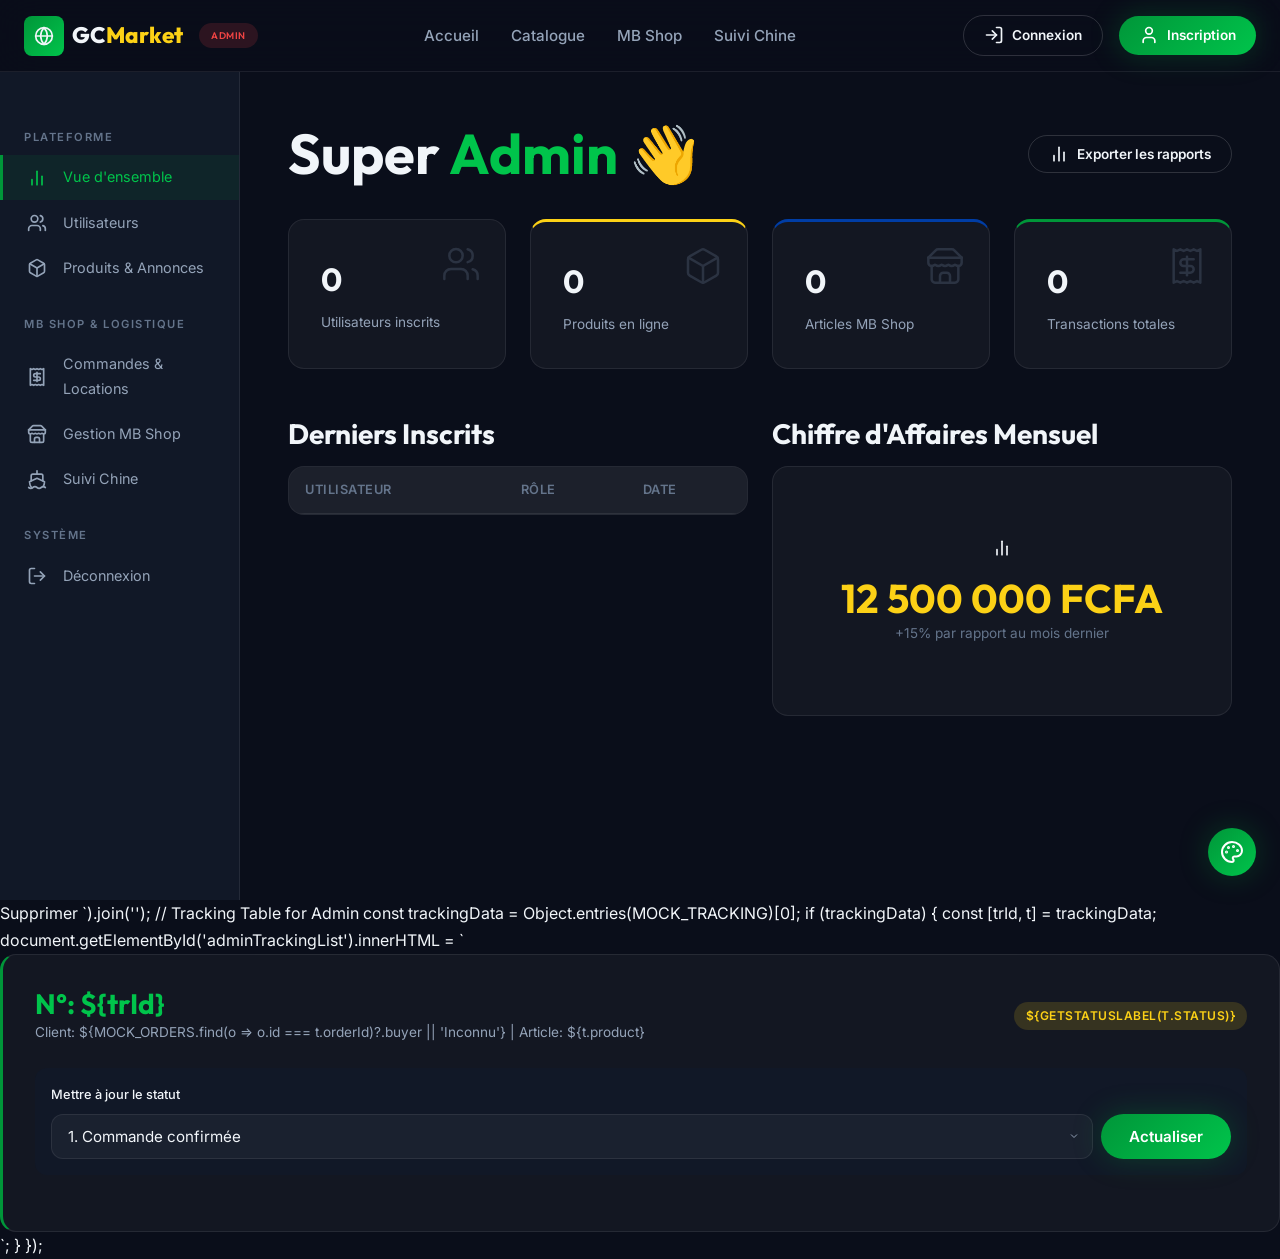
==== dashboard-admin.html @ 1d885610 "Initial commit: Gabon-China Market Backend and Docker config" ====
<!DOCTYPE html>
<html lang="fr">
<head>
  <meta charset="UTF-8">
  <meta name="viewport" content="width=device-width, initial-scale=1.0">
  <title>Tableau de bord Admin | GCMarket</title>
  <link rel="stylesheet" href="css/style.css">
  <script src="js/app.js"></script>
</head>
<body>

  <nav class="navbar">
    <div class="container">
      <a href="index.html" class="nav-logo">
        <div class="logo-icon"><script>document.write(ICONS.globe)</script></div>
        <span>GC<span class="accent">Market</span></span>
        <span class="badge badge-red" style="margin-left:8px; font-size:0.6rem;">ADMIN</span>
      </a>
      <div class="nav-links" id="navLinks">
        <a href="index.html">Accueil</a>
        <a href="catalogue.html">Catalogue</a>
        <a href="mbshop.html">MB Shop</a>
        <a href="tracking.html">Suivi Chine</a>
      </div>
      <div class="nav-actions"></div>
      <button class="nav-toggle" id="navToggle" aria-label="Menu">
        <span></span><span></span><span></span>
      </button>
    </div>
  </nav>

  <div class="dashboard">
    <aside class="sidebar">
      <div class="sidebar-menu">
        <div class="sidebar-section">Plateforme</div>
        <div class="sidebar-item active" onclick="showTab('overview')">
          <span class="icon"><script>document.write(ICONS.chart)</script></span> Vue d'ensemble
        </div>
        <div class="sidebar-item" onclick="showTab('users')">
          <span class="icon"><script>document.write(ICONS.users)</script></span> Utilisateurs
        </div>
        <div class="sidebar-item" onclick="showTab('products')">
          <span class="icon"><script>document.write(ICONS.box)</script></span> Produits & Annonces
        </div>
        
        <div class="sidebar-section">MB Shop & Logistique</div>
        <div class="sidebar-item" onclick="showTab('orders')">
          <span class="icon"><script>document.write(ICONS.receipt)</script></span> Commandes & Locations
        </div>
        <div class="sidebar-item" onclick="showTab('mbshop')">
          <span class="icon"><script>document.write(ICONS.store)</script></span> Gestion MB Shop
        </div>
        <div class="sidebar-item" onclick="showTab('tracking')">
          <span class="icon"><script>document.write(ICONS.ship)</script></span> Suivi Chine
        </div>
        
        <div class="sidebar-section">Système</div>
        <div class="sidebar-item" onclick="AuthManager.logout()">
          <span class="icon"><script>document.write(ICONS.logout)</script></span> Déconnexion
        </div>
      </div>
    </aside>

    <div class="dashboard-main">
      
      <!-- Tab: Overview -->
      <div id="tab-overview" class="tab-content">
        <div class="flex-between mb-xl">
          <h1 style="margin: 0;">Super <span class="text-green">Admin</span> 👋</h1>
          <button class="btn btn-secondary btn-sm" onclick="showToast('Rapports générés', 'success')">
             <script>document.write(ICONS.fileText || ICONS.chart)</script> Exporter les rapports
          </button>
        </div>

        <div class="grid grid-4 mb-2xl">
          <div class="stat-card">
            <div class="stat-value" id="statUsers">0</div>
            <div class="stat-label">Utilisateurs inscrits</div>
            <div class="stat-icon"><script>document.write(ICONS.users)</script></div>
          </div>
          <div class="stat-card yellow">
            <div class="stat-value" id="statProducts">0</div>
            <div class="stat-label">Produits en ligne</div>
            <div class="stat-icon"><script>document.write(ICONS.box)</script></div>
          </div>
          <div class="stat-card blue">
            <div class="stat-value" id="statMbShop">0</div>
            <div class="stat-label">Articles MB Shop</div>
            <div class="stat-icon"><script>document.write(ICONS.store)</script></div>
          </div>
          <div class="stat-card green">
            <div class="stat-value" id="statOrders">0</div>
            <div class="stat-label">Transactions totales</div>
            <div class="stat-icon"><script>document.write(ICONS.receipt)</script></div>
          </div>
        </div>

        <div class="grid grid-2">
          <!-- Recent Users -->
          <div>
            <h3 class="mb-md">Derniers Inscrits</h3>
            <div class="card" style="padding: 0;">
              <table class="table">
                <thead><tr><th>Utilisateur</th><th>Rôle</th><th>Date</th></tr></thead>
                <tbody id="recentUsersTable"></tbody>
              </table>
            </div>
          </div>
          <!-- MB Shop Revenue -->
          <div>
            <h3 class="mb-md">Chiffre d'Affaires Mensuel</h3>
            <div class="card flex-center" style="height: 250px; flex-direction: column;">
               <script>document.write(ICONS.chart)</script>
               <h2 class="text-yellow" style="margin-top: var(--space-md);">12 500 000 FCFA</h2>
               <p class="text-sm text-muted">+15% par rapport au mois dernier</p>
            </div>
          </div>
        </div>
      </div>

      <!-- Tab: Users -->
      <div id="tab-users" class="tab-content hidden">
        <h2 class="mb-xl"><script>document.write(ICONS.users)</script> Gestion des utilisateurs</h2>
        <div class="table-wrapper">
          <table class="table">
            <thead>
              <tr>
                <th>ID</th>
                <th>Nom</th>
                <th>Email</th>
                <th>Rôle</th>
                <th>Type (Vendeur)</th>
                <th>Inscription</th>
                <th>Actions</th>
              </tr>
            </thead>
            <tbody id="allUsersTable"></tbody>
          </table>
        </div>
      </div>

      <!-- Tab: Tracking (China Imports) -->
      <div id="tab-tracking" class="tab-content hidden">
        <div class="flex-between mb-xl">
          <h2 style="margin:0;"><script>document.write(ICONS.ship)</script> Gestion Logistique & Imports</h2>
          <button class="btn btn-primary btn-sm" onclick="showToast('Ouvrir création tracking', 'info')">Nouveau Suivi</button>
        </div>
        <div id="adminTrackingList" class="grid gap-lg"></div>
      </div>

    </div>
  </div>

  <!-- Delete Modal -->
  <div class="modal-overlay" id="deleteModal">
    <div class="modal">
      <div class="modal-header">
        <h3 class="text-error">Confirmer la suppression</h3>
        <button class="modal-close" onclick="closeDeleteModal()"><script>document.write(ICONS.x)</script></button>
      </div>
      <p style="margin-bottom: var(--space-xl);">Êtes-vous sûr de vouloir supprimer <strong id="deleteTargetName"></strong> ? Cette action est irréversible.</p>
      <div style="display: flex; gap: var(--space-md); justify-content: flex-end;">
        <button class="btn btn-secondary" onclick="closeDeleteModal()">Annuler</button>
        <button class="btn btn-danger" onclick="confirmDelete()">Supprimer définitivement</button>
      </div>
    </div>
  </div>

  <script src="js/mock-data.js"></script>
  <script>
    let userToDelete = null;

    function showTab(tabName) {
      document.querySelectorAll('.tab-content').forEach(t => t.classList.add('hidden'));
      document.querySelectorAll('.sidebar-item').forEach(s => s.classList.remove('active'));
      const tab = document.getElementById(`tab-${tabName}`);
      if (tab) tab.classList.remove('hidden');
      if (event && event.currentTarget) event.currentTarget.classList.add('active');
    }

    function confirmDeleteUser(id, name) {
      userToDelete = id;
      document.getElementById('deleteTargetName').textContent = name;
      document.getElementById('deleteModal').classList.add('active');
    }

    function closeDeleteModal() {
      document.getElementById('deleteModal').classList.remove('active');
      userToDelete = null;
    }

    function confirmDelete() {
      if (userToDelete) {
        showToast(`Utilisateur ${userToDelete} supprimé avec succès.`, 'success');
        closeDeleteModal();
        // In real app: refresh UI
      }
    }

    document.addEventListener('DOMContentLoaded', () => {
      if (!AuthManager.isLoggedIn() || !AuthManager.isAdmin()) {
        window.location.href = 'login.html';
        return;
      }

      // Populate Overview Stats
      const users = Object.values(MOCK_USERS);
      document.getElementById('statUsers').textContent = users.length;
      document.getElementById('statProducts').textContent = MOCK_PRODUCTS.length;
      document.getElementById('statMbShop').textContent = MOCK_PRODUCTS.filter(p => p.isMbShop).length;
      document.getElementById('statOrders').textContent = MOCK_ORDERS.length;

      // Users Tables
      document.getElementById('recentUsersTable').innerHTML = users.map(u => `
        <tr>
          <td>${u.username}</td>
          <td><span class="badge ${u.role === 'ADMIN' ? 'badge-red' : u.role === 'VENDEUR' ? 'badge-yellow' : 'badge-blue'}">${u.role}</span></td>
          <td>${u.joinDate}</td>
        </tr>
      `).join('');

      document.getElementById('allUsersTable').innerHTML = users.map(u => `
        <tr>
          <td>#${u.id}</td>
          <td><strong>${u.username}</strong></td>
          <td>${u.email}</td>
          <td><span class="badge ${u.role === 'ADMIN' ? 'badge-red' : u.role === 'VENDEUR' ? 'badge-yellow' : 'badge-blue'}">${u.role}</span></td>
          <td>${u.role === 'VENDEUR' ? `<span class="badge badge-green">${u.sellerType === 'vehicule' ? 'Véhicule' : 'Immo'}</span>` : '-'}</td>
          <td>${u.joinDate}</td>
          <td>
            <button class="btn btn-sm btn-secondary" onclick="confirmDeleteUser(${u.id}, '${u.username}')" style="color:var(--error); border-color:var(--error);"><script>document.write(ICONS.trash)</script> Supprimer</button>
          </td>
        </tr>
      `).join('');

      // Tracking Table for Admin
      const trackingData = Object.entries(MOCK_TRACKING)[0];
      if (trackingData) {
        const [trId, t] = trackingData;
        document.getElementById('adminTrackingList').innerHTML = `
          <div class="card" style="padding: var(--space-xl); border-left: 3px solid var(--green);">
            <div class="flex-between mb-lg">
              <div>
                <h3 class="mb-xs text-green">N°: ${trId}</h3>
                <p class="text-sm">Client: ${MOCK_ORDERS.find(o => o.id === t.orderId)?.buyer || 'Inconnu'} | Article: ${t.product}</p>
              </div>
              <div>
                <span class="badge badge-yellow mr-sm">${getStatusLabel(t.status)}</span>
              </div>
            </div>
            
            <div class="form-group mb-0" style="background: var(--bg-secondary); padding: var(--space-md); border-radius: var(--radius-md);">
              <label class="form-label" style="font-size: 0.8rem;">Mettre à jour le statut</label>
              <div class="flex gap-sm">
                <select class="form-select flex-1">
                  <option value="1">1. Commande confirmée</option>
                  <option value="2">2. Entrepôt Chine (Actuel)</option>
                  <option value="3">3. Expédié / En transit</option>
                  <option value="4">4. Douanes Gabon</option>
                  <option value="5">5. Livré MB Shop</option>
                </select>
                <button class="btn btn-primary" onclick="showToast('Statut mis à jour', 'success')">Actualiser</button>
              </div>
            </div>
          </div>
        `;
      }
    });
  </script>
</body>
</html>
---- css/style.css ----
/* ============================================================
   GABON-CHINA MARKET — Design System v2
   Palette: Gabon Flag Colors (Green, Yellow, Blue) + Dark Mode
   ============================================================ */

@import url('https://fonts.googleapis.com/css2?family=Inter:wght@300;400;500;600;700;800;900&family=Outfit:wght@400;500;600;700;800&display=swap');

/* ── CSS Variables ── */
:root {
  --green:        #009639;
  --green-light:  #00c44b;
  --green-dark:   #006b28;
  --yellow:       #FCD116;
  --yellow-light: #ffe066;
  --yellow-dark:  #c9a400;
  --blue:         #003DA5;
  --blue-light:   #1a5fd1;
  --blue-dark:    #002970;

  --bg-primary:   #0a0e1a;
  --bg-secondary: #111827;
  --bg-card:      rgba(17, 24, 39, 0.7);
  --bg-glass:     rgba(255, 255, 255, 0.04);
  --bg-glass-hover: rgba(255, 255, 255, 0.08);
  --border-glass: rgba(255, 255, 255, 0.08);
  --border-glass-hover: rgba(255, 255, 255, 0.15);

  --text-primary:   #f1f5f9;
  --text-secondary: #94a3b8;
  --text-muted:     #64748b;
  --text-inverse:   #0a0e1a;

  --success: #10b981;
  --warning: #f59e0b;
  --error:   #ef4444;
  --info:    #3b82f6;

  --gradient-green:  linear-gradient(135deg, #009639, #00c44b);
  --gradient-yellow: linear-gradient(135deg, #FCD116, #ffe066);
  --gradient-blue:   linear-gradient(135deg, #003DA5, #1a5fd1);
  --gradient-hero:   linear-gradient(135deg, #0a0e1a 0%, #003DA5 50%, #009639 100%);
  --gradient-card:   linear-gradient(145deg, rgba(0,150,57,0.1), rgba(0,61,165,0.1));

  --shadow-sm:   0 1px 3px rgba(0,0,0,0.3);
  --shadow-md:   0 4px 12px rgba(0,0,0,0.4);
  --shadow-lg:   0 10px 40px rgba(0,0,0,0.5);
  --shadow-glow-green:  0 0 30px rgba(0,150,57,0.3);
  --shadow-glow-yellow: 0 0 30px rgba(252,209,22,0.3);
  --shadow-glow-blue:   0 0 30px rgba(0,61,165,0.3);

  --font-heading: 'Outfit', sans-serif;
  --font-body:    'Inter', sans-serif;

  --space-xs:  0.25rem;
  --space-sm:  0.5rem;
  --space-md:  1rem;
  --space-lg:  1.5rem;
  --space-xl:  2rem;
  --space-2xl: 3rem;
  --space-3xl: 4rem;
  --space-4xl: 6rem;

  --radius-sm:   8px;
  --radius-md:   12px;
  --radius-lg:   16px;
  --radius-xl:   24px;
  --radius-full: 9999px;

  --transition-fast:   0.15s ease;
  --transition-normal: 0.3s ease;
  --transition-slow:   0.5s ease;

  --container-max: 1280px;
  --nav-height: 72px;
}

/* ── Reset & Base ── */
*, *::before, *::after { margin: 0; padding: 0; box-sizing: border-box; }
html { scroll-behavior: smooth; font-size: 16px; }
body {
  font-family: var(--font-body);
  background-color: var(--bg-primary);
  color: var(--text-primary);
  line-height: 1.7;
  min-height: 100vh;
  overflow-x: hidden;
  -webkit-font-smoothing: antialiased;
}
a { color: var(--green-light); text-decoration: none; transition: color var(--transition-fast); }
a:hover { color: var(--yellow); }
img { max-width: 100%; height: auto; display: block; }
ul, ol { list-style: none; }
h1, h2, h3, h4, h5, h6 { font-family: var(--font-heading); font-weight: 700; line-height: 1.2; color: var(--text-primary); }
h1 { font-size: clamp(2rem, 5vw, 3.5rem); }
h2 { font-size: clamp(1.5rem, 3.5vw, 2.5rem); }
h3 { font-size: clamp(1.2rem, 2.5vw, 1.75rem); }
h4 { font-size: 1.25rem; }
p { color: var(--text-secondary); }

/* ── Layout ── */
.container { width: 100%; max-width: var(--container-max); margin: 0 auto; padding: 0 var(--space-lg); }
.section { padding: var(--space-4xl) 0; }
.grid { display: grid; gap: var(--space-lg); }
.grid-2 { grid-template-columns: repeat(2, 1fr); }
.grid-3 { grid-template-columns: repeat(3, 1fr); }
.grid-4 { grid-template-columns: repeat(4, 1fr); }
@media (max-width: 1024px) { .grid-4, .grid-3 { grid-template-columns: repeat(2, 1fr); } }
@media (max-width: 640px) { .grid-4, .grid-3, .grid-2 { grid-template-columns: 1fr; } }
.flex { display: flex; }
.flex-center { display: flex; align-items: center; justify-content: center; }
.flex-between { display: flex; align-items: center; justify-content: space-between; }
.flex-col { flex-direction: column; }
.gap-sm { gap: var(--space-sm); }
.gap-md { gap: var(--space-md); }
.gap-lg { gap: var(--space-lg); }

/* ── Navigation ── */
.navbar {
  position: fixed; top: 0; left: 0; right: 0;
  height: var(--nav-height);
  background: rgba(10, 14, 26, 0.85);
  backdrop-filter: blur(20px); -webkit-backdrop-filter: blur(20px);
  border-bottom: 1px solid var(--border-glass);
  z-index: 1000;
  transition: background var(--transition-normal);
}
.navbar .container { display: flex; align-items: center; justify-content: space-between; height: 100%; }
.nav-logo { display: flex; align-items: center; gap: var(--space-sm); font-family: var(--font-heading); font-weight: 800; font-size: 1.4rem; color: var(--text-primary); }
.nav-logo .logo-icon { width: 40px; height: 40px; background: var(--gradient-green); border-radius: var(--radius-sm); display: flex; align-items: center; justify-content: center; }
.nav-logo span.accent { color: var(--yellow); }
.nav-links { display: flex; align-items: center; gap: var(--space-xl); }
.nav-links a { color: var(--text-secondary); font-weight: 500; font-size: 0.95rem; position: relative; padding: var(--space-xs) 0; transition: color var(--transition-fast); display: inline-flex; align-items: center; gap: 6px; }
.nav-links a:hover, .nav-links a.active { color: var(--text-primary); }
.nav-links a.active::after { content: ''; position: absolute; bottom: -4px; left: 0; right: 0; height: 2px; background: var(--gradient-green); border-radius: 2px; }
.nav-actions { display: flex; align-items: center; gap: var(--space-md); }
.nav-toggle { display: none; flex-direction: column; gap: 5px; cursor: pointer; background: none; border: none; padding: var(--space-sm); }
.nav-toggle span { width: 24px; height: 2px; background: var(--text-primary); border-radius: 2px; transition: var(--transition-fast); }
@media (max-width: 768px) {
  .nav-toggle { display: flex; }
  .nav-links { position: fixed; top: var(--nav-height); left: 0; right: 0; bottom: 0; background: var(--bg-secondary); flex-direction: column; padding: var(--space-2xl); gap: var(--space-lg); transform: translateX(100%); transition: transform var(--transition-normal); }
  .nav-links.open { transform: translateX(0); }
  .nav-links a { font-size: 1.1rem; }
  .nav-actions { display: none; }
  .nav-links.open ~ .nav-actions { display: flex; }
}

/* ── Buttons ── */
.btn { display: inline-flex; align-items: center; justify-content: center; gap: var(--space-sm); padding: 0.75rem 1.75rem; border: none; border-radius: var(--radius-full); font-family: var(--font-body); font-weight: 600; font-size: 0.95rem; cursor: pointer; transition: all var(--transition-normal); text-decoration: none; white-space: nowrap; }
.btn-primary { background: var(--gradient-green); color: white; box-shadow: var(--shadow-glow-green); }
.btn-primary:hover { transform: translateY(-2px); box-shadow: 0 0 40px rgba(0,150,57,0.5); color: white; }
.btn-secondary { background: transparent; color: var(--text-primary); border: 1px solid var(--border-glass-hover); }
.btn-secondary:hover { background: var(--bg-glass-hover); border-color: var(--green); color: var(--green-light); }
.btn-yellow { background: var(--gradient-yellow); color: var(--text-inverse); box-shadow: var(--shadow-glow-yellow); }
.btn-yellow:hover { transform: translateY(-2px); box-shadow: 0 0 40px rgba(252,209,22,0.5); color: var(--text-inverse); }
.btn-danger { background: linear-gradient(135deg, #ef4444, #dc2626); color: white; }
.btn-danger:hover { transform: translateY(-2px); box-shadow: 0 0 30px rgba(239,68,68,0.4); }
.btn-sm { padding: 0.5rem 1.25rem; font-size: 0.85rem; }
.btn-lg { padding: 1rem 2.5rem; font-size: 1.05rem; }
.btn:disabled, .btn.disabled { opacity: 0.4; cursor: not-allowed; transform: none !important; box-shadow: none !important; }

/* ── Cards ── */
.card { background: var(--bg-glass); border: 1px solid var(--border-glass); border-radius: var(--radius-lg); overflow: hidden; transition: all var(--transition-normal); }
.card:hover { border-color: var(--border-glass-hover); background: var(--bg-glass-hover); transform: translateY(-4px); box-shadow: var(--shadow-lg); }
.card-img-wrapper { position: relative; overflow: hidden; }
.card-img-wrapper img { width: 100%; height: 220px; object-fit: cover; transition: transform var(--transition-slow); }
.card:hover .card-img-wrapper img { transform: scale(1.05); }
.card-body { padding: var(--space-lg); }
.card-title { font-family: var(--font-heading); font-weight: 600; font-size: 1.1rem; margin-bottom: var(--space-sm); }
.card-text { color: var(--text-secondary); font-size: 0.9rem; margin-bottom: var(--space-md); display: -webkit-box; -webkit-line-clamp: 2; line-clamp: 2; -webkit-box-orient: vertical; overflow: hidden; }
.card-price { font-family: var(--font-heading); font-size: 1.3rem; font-weight: 700; color: var(--yellow); margin-bottom: var(--space-md); }
.card-price span { font-size: 0.8rem; color: var(--text-muted); font-weight: 400; }
.card-footer { display: flex; align-items: center; justify-content: space-between; gap: var(--space-sm); }
.card.unavailable { opacity: 0.5; pointer-events: none; }

/* ── Badges ── */
.badge { display: inline-flex; align-items: center; gap: 4px; padding: 4px 12px; border-radius: var(--radius-full); font-size: 0.75rem; font-weight: 600; text-transform: uppercase; letter-spacing: 0.5px; }
.badge-green  { background: rgba(0,150,57,0.15); color: var(--green-light); }
.badge-yellow { background: rgba(252,209,22,0.15); color: var(--yellow); }
.badge-blue   { background: rgba(0,61,165,0.15); color: var(--blue-light); }
.badge-red    { background: rgba(239,68,68,0.15); color: var(--error); }
.badge-mbshop { background: linear-gradient(135deg, rgba(0,150,57,0.2), rgba(252,209,22,0.2)); color: var(--yellow); border: 1px solid rgba(252,209,22,0.3); }

/* ── Hero ── */
.hero { min-height: 100vh; display: flex; align-items: center; position: relative; overflow: hidden; padding-top: var(--nav-height); }
.hero::before { content: ''; position: absolute; inset: 0; background: var(--gradient-hero); opacity: 0.9; }
.hero::after { content: ''; position: absolute; top: -50%; right: -20%; width: 700px; height: 700px; background: radial-gradient(circle, rgba(0,150,57,0.15) 0%, transparent 70%); border-radius: 50%; animation: pulse-glow 6s ease-in-out infinite; }
@keyframes pulse-glow { 0%, 100% { transform: scale(1); opacity: 0.5; } 50% { transform: scale(1.15); opacity: 0.8; } }
.hero-content { position: relative; z-index: 2; max-width: 700px; }
.hero-content h1 { margin-bottom: var(--space-lg); line-height: 1.15; }
.hero-content h1 .highlight { background: var(--gradient-yellow); -webkit-background-clip: text; -webkit-text-fill-color: transparent; background-clip: text; }
.hero-content p { font-size: 1.15rem; margin-bottom: var(--space-2xl); max-width: 550px; }
.hero-actions { display: flex; gap: var(--space-md); flex-wrap: wrap; }
.hero-search { margin-top: var(--space-2xl); background: var(--bg-glass); backdrop-filter: blur(20px); border: 1px solid var(--border-glass); border-radius: var(--radius-xl); padding: var(--space-sm); display: flex; gap: var(--space-sm); max-width: 600px; }
.hero-search input { flex: 1; padding: 0.75rem 1.25rem; background: transparent; border: none; color: var(--text-primary); font-family: var(--font-body); font-size: 0.95rem; outline: none; }
.hero-search input::placeholder { color: var(--text-muted); }
.hero-search .btn { border-radius: var(--radius-lg); }

/* ── Section Headers ── */
.section-header { text-align: center; margin-bottom: var(--space-3xl); }
.section-header .tag { display: inline-block; color: var(--green-light); font-weight: 600; font-size: 0.85rem; text-transform: uppercase; letter-spacing: 2px; margin-bottom: var(--space-md); }
.section-header h2 { margin-bottom: var(--space-md); }
.section-header p { max-width: 600px; margin: 0 auto; font-size: 1.05rem; }

/* ── Category Cards ── */
.category-card { background: var(--bg-glass); border: 1px solid var(--border-glass); border-radius: var(--radius-lg); padding: var(--space-2xl); text-align: center; cursor: pointer; transition: all var(--transition-normal); position: relative; overflow: hidden; }
.category-card::before { content: ''; position: absolute; inset: 0; background: var(--gradient-card); opacity: 0; transition: opacity var(--transition-normal); }
.category-card:hover::before { opacity: 1; }
.category-card:hover { border-color: var(--green); transform: translateY(-6px); box-shadow: var(--shadow-glow-green); }
.category-icon { font-size: 2.5rem; margin-bottom: var(--space-md); position: relative; z-index: 1; display: flex; align-items: center; justify-content: center; color: var(--green-light); }
.category-card h3 { font-size: 1.1rem; margin-bottom: var(--space-sm); position: relative; z-index: 1; }
.category-card p { font-size: 0.85rem; position: relative; z-index: 1; }

/* ── Tracking Stepper ── */
.stepper { display: flex; align-items: flex-start; justify-content: space-between; position: relative; padding: var(--space-2xl) 0; }
.stepper::before { content: ''; position: absolute; top: 42px; left: 10%; right: 10%; height: 3px; background: var(--border-glass); }
.stepper-progress { position: absolute; top: 42px; left: 10%; height: 3px; background: var(--gradient-green); transition: width var(--transition-slow); border-radius: 3px; }
.step { display: flex; flex-direction: column; align-items: center; position: relative; z-index: 2; flex: 1; }
.step-circle { width: 48px; height: 48px; border-radius: 50%; background: var(--bg-secondary); border: 3px solid var(--border-glass); display: flex; align-items: center; justify-content: center; margin-bottom: var(--space-md); transition: all var(--transition-normal); color: var(--text-muted); }
.step.active .step-circle { border-color: var(--green); background: var(--green); box-shadow: var(--shadow-glow-green); color: white; }
.step.completed .step-circle { border-color: var(--green); background: var(--green); color: white; }
.step-label { font-size: 0.85rem; font-weight: 500; color: var(--text-secondary); text-align: center; max-width: 100px; }
.step.active .step-label, .step.completed .step-label { color: var(--text-primary); }
@media (max-width: 640px) {
  .stepper { flex-direction: column; align-items: flex-start; gap: var(--space-lg); }
  .stepper::before { top: 0; bottom: 0; left: 24px; right: auto; width: 3px; height: auto; }
  .stepper-progress { top: 0; left: 24px; width: 3px !important; }
  .step { flex-direction: row; gap: var(--space-md); }
  .step-circle { margin-bottom: 0; }
}

/* ── Forms ── */
.form-group { margin-bottom: var(--space-lg); }
.form-label { display: block; font-weight: 500; font-size: 0.9rem; margin-bottom: var(--space-sm); color: var(--text-primary); }
.form-input, .form-select, .form-textarea { width: 100%; padding: 0.75rem 1rem; background: var(--bg-glass); border: 1px solid var(--border-glass); border-radius: var(--radius-md); color: var(--text-primary); font-family: var(--font-body); font-size: 0.95rem; transition: all var(--transition-fast); outline: none; }
.form-input:focus, .form-select:focus, .form-textarea:focus { border-color: var(--green); box-shadow: 0 0 0 3px rgba(0,150,57,0.15); }
.form-input::placeholder { color: var(--text-muted); }
.form-select { cursor: pointer; appearance: none; background-image: url("data:image/svg+xml,%3Csvg xmlns='http://www.w3.org/2000/svg' width='12' height='12' viewBox='0 0 24 24' fill='none' stroke='%2394a3b8' stroke-width='2'%3E%3Cpolyline points='6 9 12 15 18 9'%3E%3C/polyline%3E%3C/svg%3E"); background-repeat: no-repeat; background-position: right 12px center; }
.form-select option { background: var(--bg-secondary); color: var(--text-primary); }
.form-textarea { min-height: 120px; resize: vertical; }

/* ── Tables ── */
.table-wrapper { overflow-x: auto; border-radius: var(--radius-lg); border: 1px solid var(--border-glass); }
.table { width: 100%; border-collapse: collapse; }
.table thead { background: var(--bg-glass); }
.table th { padding: 0.75rem 1rem; text-align: left; font-size: 0.8rem; text-transform: uppercase; letter-spacing: 0.5px; color: var(--text-muted); font-weight: 600; border-bottom: 1px solid var(--border-glass); }
.table td { padding: 0.75rem 1rem; border-bottom: 1px solid var(--border-glass); font-size: 0.9rem; vertical-align: middle; }
.table tbody tr:hover { background: var(--bg-glass); }

/* ── Dashboard ── */
.dashboard { display: flex; min-height: calc(100vh - var(--nav-height)); padding-top: var(--nav-height); }
.sidebar { width: 240px; background: var(--bg-secondary); border-right: 1px solid var(--border-glass); padding: var(--space-xl) 0; position: sticky; top: var(--nav-height); height: calc(100vh - var(--nav-height)); overflow-y: auto; flex-shrink: 0; }
.sidebar-section { padding: var(--space-sm) var(--space-lg); font-size: 0.7rem; text-transform: uppercase; letter-spacing: 1.5px; color: var(--text-muted); font-weight: 600; margin-top: var(--space-md); }
.sidebar-item { display: flex; align-items: center; gap: var(--space-md); padding: 0.65rem var(--space-lg); color: var(--text-secondary); cursor: pointer; transition: all var(--transition-fast); font-size: 0.9rem; border-left: 3px solid transparent; }
.sidebar-item:hover { background: var(--bg-glass); color: var(--text-primary); }
.sidebar-item.active { background: rgba(0,150,57,0.1); color: var(--green-light); border-left-color: var(--green); }
.sidebar-item .icon { display: flex; align-items: center; }
.dashboard-main { flex: 1; padding: var(--space-2xl); overflow-y: auto; }
@media (max-width: 768px) {
  .sidebar { width: 60px; }
  .sidebar-section, .sidebar-item span:not(.icon) { display: none; }
  .sidebar-item { justify-content: center; padding: 0.65rem; }
  .dashboard-main { padding: var(--space-lg); }
}

/* ── Stat Cards ── */
.stat-card { background: var(--bg-glass); border: 1px solid var(--border-glass); border-radius: var(--radius-lg); padding: var(--space-xl); position: relative; overflow: hidden; }
.stat-card.green { border-top: 3px solid var(--green); }
.stat-card.yellow { border-top: 3px solid var(--yellow); }
.stat-card.blue { border-top: 3px solid var(--blue); }
.stat-value { font-family: var(--font-heading); font-size: 2rem; font-weight: 700; color: var(--text-primary); }
.stat-label { font-size: 0.85rem; color: var(--text-secondary); margin-top: var(--space-xs); }
.stat-icon { position: absolute; top: var(--space-lg); right: var(--space-lg); color: var(--text-muted); opacity: 0.3; }

/* ── Auth Pages ── */
.auth-page { min-height: 100vh; display: flex; align-items: center; justify-content: center; padding: var(--space-2xl); padding-top: calc(var(--nav-height) + var(--space-2xl)); background: var(--bg-primary); }
.auth-card { background: var(--bg-glass); backdrop-filter: blur(20px); border: 1px solid var(--border-glass); border-radius: var(--radius-xl); padding: var(--space-2xl); width: 100%; max-width: 480px; }
.auth-card h2 { text-align: center; margin-bottom: var(--space-xs); }
.auth-card .subtitle { text-align: center; margin-bottom: var(--space-2xl); }
.auth-divider { display: flex; align-items: center; gap: var(--space-md); margin: var(--space-xl) 0; color: var(--text-muted); font-size: 0.85rem; }
.auth-divider::before, .auth-divider::after { content: ''; flex: 1; height: 1px; background: var(--border-glass); }

/* ── Modals ── */
.modal-overlay { position: fixed; inset: 0; background: rgba(0,0,0,0.6); backdrop-filter: blur(4px); display: none; align-items: center; justify-content: center; z-index: 2000; }
.modal-overlay.active { display: flex; }
.modal { background: var(--bg-secondary); border: 1px solid var(--border-glass); border-radius: var(--radius-xl); padding: var(--space-2xl); max-width: 480px; width: 100%; margin: var(--space-lg); animation: modal-in 0.3s ease; }
@keyframes modal-in { from { opacity: 0; transform: scale(0.95); } to { opacity: 1; transform: scale(1); } }
.modal-header { display: flex; align-items: center; justify-content: space-between; margin-bottom: var(--space-xl); }
.modal-close { background: none; border: none; color: var(--text-muted); font-size: 1.5rem; cursor: pointer; }

/* ── Toasts ── */
.toast { position: fixed; top: calc(var(--nav-height) + 16px); right: 16px; background: var(--bg-secondary); border: 1px solid var(--border-glass); border-radius: var(--radius-lg); padding: var(--space-md) var(--space-lg); display: flex; align-items: center; gap: var(--space-md); z-index: 3000; box-shadow: var(--shadow-lg); animation: toast-in 0.3s ease; min-width: 280px; }
.toast.success { border-left: 4px solid var(--success); }
.toast.error   { border-left: 4px solid var(--error); }
.toast.warning { border-left: 4px solid var(--warning); }
.toast.info    { border-left: 4px solid var(--info); }
@keyframes toast-in { from { opacity: 0; transform: translateX(100%); } to { opacity: 1; transform: translateX(0); } }

/* ── Footer ── */
.footer { background: var(--bg-secondary); border-top: 1px solid var(--border-glass); padding: var(--space-4xl) 0 var(--space-xl); }
.footer-grid { display: grid; grid-template-columns: 2fr 1fr 1fr 1fr; gap: var(--space-2xl); margin-bottom: var(--space-3xl); }
.footer h4 { color: var(--text-primary); margin-bottom: var(--space-lg); font-size: 1rem; }
.footer p, .footer a { color: var(--text-secondary); font-size: 0.9rem; }
.footer ul li { margin-bottom: var(--space-sm); }
.footer ul a { color: var(--text-secondary); }
.footer ul a:hover { color: var(--green-light); }
.footer-bottom { text-align: center; padding-top: var(--space-xl); border-top: 1px solid var(--border-glass); }
.footer-bottom p { font-size: 0.85rem; color: var(--text-muted); }
.footer-social { display: flex; gap: var(--space-md); margin-top: var(--space-md); }
.footer-social a { width: 36px; height: 36px; border-radius: var(--radius-sm); background: var(--bg-glass); border: 1px solid var(--border-glass); display: flex; align-items: center; justify-content: center; color: var(--text-secondary); transition: all var(--transition-fast); }
.footer-social a:hover { background: var(--green); color: white; border-color: var(--green); }
@media (max-width: 768px) { .footer-grid { grid-template-columns: 1fr; gap: var(--space-xl); } }

/* ── Filter Chips ── */
.filter-chips { display: flex; flex-wrap: wrap; gap: var(--space-sm); margin-bottom: var(--space-xl); }
.chip { display: inline-flex; align-items: center; gap: 6px; padding: 0.5rem 1.25rem; border-radius: var(--radius-full); background: var(--bg-glass); border: 1px solid var(--border-glass); color: var(--text-secondary); font-size: 0.85rem; font-weight: 500; cursor: pointer; transition: all var(--transition-fast); }
.chip:hover { border-color: var(--green); color: var(--text-primary); }
.chip.active { background: rgba(0,150,57,0.15); border-color: var(--green); color: var(--green-light); }

/* ── Utilities ── */
.text-green  { color: var(--green-light); }
.text-yellow { color: var(--yellow); }
.text-blue   { color: var(--blue-light); }
.text-error  { color: var(--error); }
.text-muted  { color: var(--text-muted); }
.text-sm     { font-size: 0.85rem; }
.text-center { text-align: center; }
.mb-md  { margin-bottom: var(--space-md); }
.mb-lg  { margin-bottom: var(--space-lg); }
.mb-xl  { margin-bottom: var(--space-xl); }
.mb-2xl { margin-bottom: var(--space-2xl); }
.hidden { display: none !important; }
.page-enter { animation: fade-up 0.6s ease; }
@keyframes fade-up { from { opacity: 0; transform: translateY(20px); } to { opacity: 1; transform: translateY(0); } }

/* ── Skeleton ── */
.skeleton { background: linear-gradient(90deg, var(--bg-glass) 25%, var(--bg-glass-hover) 50%, var(--bg-glass) 75%); background-size: 200% 100%; animation: shimmer 1.5s infinite; border-radius: var(--radius-sm); }
@keyframes shimmer { 0% { background-position: 200% 0; } 100% { background-position: -200% 0; } }

/* ── Tabs ── */
.tab { padding: 0.75rem 1.5rem; background: none; border: none; border-bottom: 2px solid transparent; color: var(--text-secondary); font-family: var(--font-body); font-size: 0.9rem; font-weight: 500; cursor: pointer; transition: all var(--transition-fast); }
.tab:hover { color: var(--text-primary); }
.tab.active { color: var(--green-light); border-bottom-color: var(--green); }

/* ── Lucide Icons ── */
.icon-svg { width: 20px; height: 20px; stroke: currentColor; stroke-width: 2; stroke-linecap: round; stroke-linejoin: round; fill: none; flex-shrink: 0; display: inline-block; vertical-align: middle; }
.icon-svg.icon-sm { width: 16px; height: 16px; }
.icon-svg.icon-lg { width: 24px; height: 24px; }
.icon-svg.icon-xl { width: 32px; height: 32px; }
.category-icon .icon-svg { width: 48px; height: 48px; stroke-width: 1.5; }
.stat-icon .icon-svg { width: 40px; height: 40px; stroke-width: 1.5; }

/* ── Theme Customizer ── */
.theme-toggle-btn { position: fixed; bottom: 24px; right: 24px; width: 48px; height: 48px; border-radius: 50%; background: var(--gradient-green); border: none; color: white; cursor: pointer; z-index: 1500; display: flex; align-items: center; justify-content: center; box-shadow: var(--shadow-glow-green); transition: all var(--transition-normal); }
.theme-toggle-btn:hover { transform: scale(1.1) rotate(30deg); }
.theme-panel { position: fixed; bottom: 84px; right: 24px; width: 300px; background: var(--bg-secondary); border: 1px solid var(--border-glass); border-radius: var(--radius-xl); padding: var(--space-xl); z-index: 1500; box-shadow: var(--shadow-lg); display: none; animation: modal-in 0.3s ease; }
.theme-panel.open { display: block; }
.theme-panel h4 { margin-bottom: var(--space-lg); font-size: 1rem; display: flex; align-items: center; gap: var(--space-sm); }
.color-grid { display: grid; grid-template-columns: repeat(5, 1fr); gap: var(--space-sm); margin-bottom: var(--space-lg); }
.color-swatch { width: 100%; aspect-ratio: 1; border-radius: var(--radius-sm); border: 2px solid transparent; cursor: pointer; transition: all var(--transition-fast); }
.color-swatch:hover, .color-swatch.active { border-color: white; transform: scale(1.15); }
.theme-section { margin-bottom: var(--space-lg); }
.theme-section label { display: block; font-size: 0.8rem; color: var(--text-muted); text-transform: uppercase; letter-spacing: 1px; margin-bottom: var(--space-sm); }

/* ── Notification Center ── */
.notif-wrapper { position: relative; }
.notif-btn { position: relative; width: 40px; height: 40px; border-radius: var(--radius-sm); background: transparent; border: 1px solid var(--border-glass); color: var(--text-secondary); cursor: pointer; display: flex; align-items: center; justify-content: center; transition: all var(--transition-fast); }
.notif-btn:hover { background: var(--bg-glass-hover); color: var(--text-primary); border-color: var(--green); }
.notif-count { position: absolute; top: -4px; right: -4px; min-width: 18px; height: 18px; background: var(--error); color: white; font-size: 0.65rem; font-weight: 700; border-radius: 50%; display: flex; align-items: center; justify-content: center; line-height: 1; padding: 0 3px; }
.notif-count:empty, .notif-count[data-count="0"] { display: none; }
.notif-dropdown { position: absolute; top: calc(100% + 8px); right: 0; width: 360px; max-height: 420px; overflow-y: auto; background: var(--bg-secondary); border: 1px solid var(--border-glass); border-radius: var(--radius-lg); box-shadow: var(--shadow-lg); z-index: 2000; display: none; animation: modal-in 0.25s ease; }
.notif-dropdown.open { display: block; }
.notif-header { display: flex; align-items: center; justify-content: space-between; padding: var(--space-md) var(--space-lg); border-bottom: 1px solid var(--border-glass); }
.notif-header h4 { font-size: 0.95rem; }
.notif-item { display: flex; gap: var(--space-md); padding: var(--space-md) var(--space-lg); border-bottom: 1px solid var(--border-glass); transition: background var(--transition-fast); cursor: pointer; }
.notif-item:hover { background: var(--bg-glass); }
.notif-item.unread { background: rgba(0,150,57,0.05); }
.notif-icon { width: 36px; height: 36px; border-radius: var(--radius-sm); display: flex; align-items: center; justify-content: center; flex-shrink: 0; }
.notif-icon.green { background: rgba(0,150,57,0.15); color: var(--green-light); }
.notif-icon.yellow { background: rgba(252,209,22,0.15); color: var(--yellow); }
.notif-icon.blue { background: rgba(0,61,165,0.15); color: var(--blue-light); }
.notif-icon.red { background: rgba(239,68,68,0.15); color: var(--error); }
.notif-text p { font-size: 0.85rem; color: var(--text-primary); line-height: 1.4; }
.notif-text small { font-size: 0.75rem; color: var(--text-muted); }
.notif-empty { padding: var(--space-2xl); text-align: center; color: var(--text-muted); }

/* ── Seller Type Selector ── */
.seller-type-grid { display: grid; grid-template-columns: 1fr 1fr; gap: var(--space-md); margin-top: var(--space-sm); }
.seller-type-card { background: var(--bg-glass); border: 2px solid var(--border-glass); border-radius: var(--radius-md); padding: var(--space-lg); text-align: center; cursor: pointer; transition: all var(--transition-fast); }
.seller-type-card:hover { border-color: var(--green); background: var(--bg-glass-hover); }
.seller-type-card.selected { border-color: var(--green); background: rgba(0,150,57,0.1); }
.seller-type-card .type-icon { margin-bottom: var(--space-sm); color: var(--green-light); display: flex; justify-content: center; }
.seller-type-card h4 { font-size: 0.95rem; margin-bottom: var(--space-xs); }
.seller-type-card p { font-size: 0.8rem; }
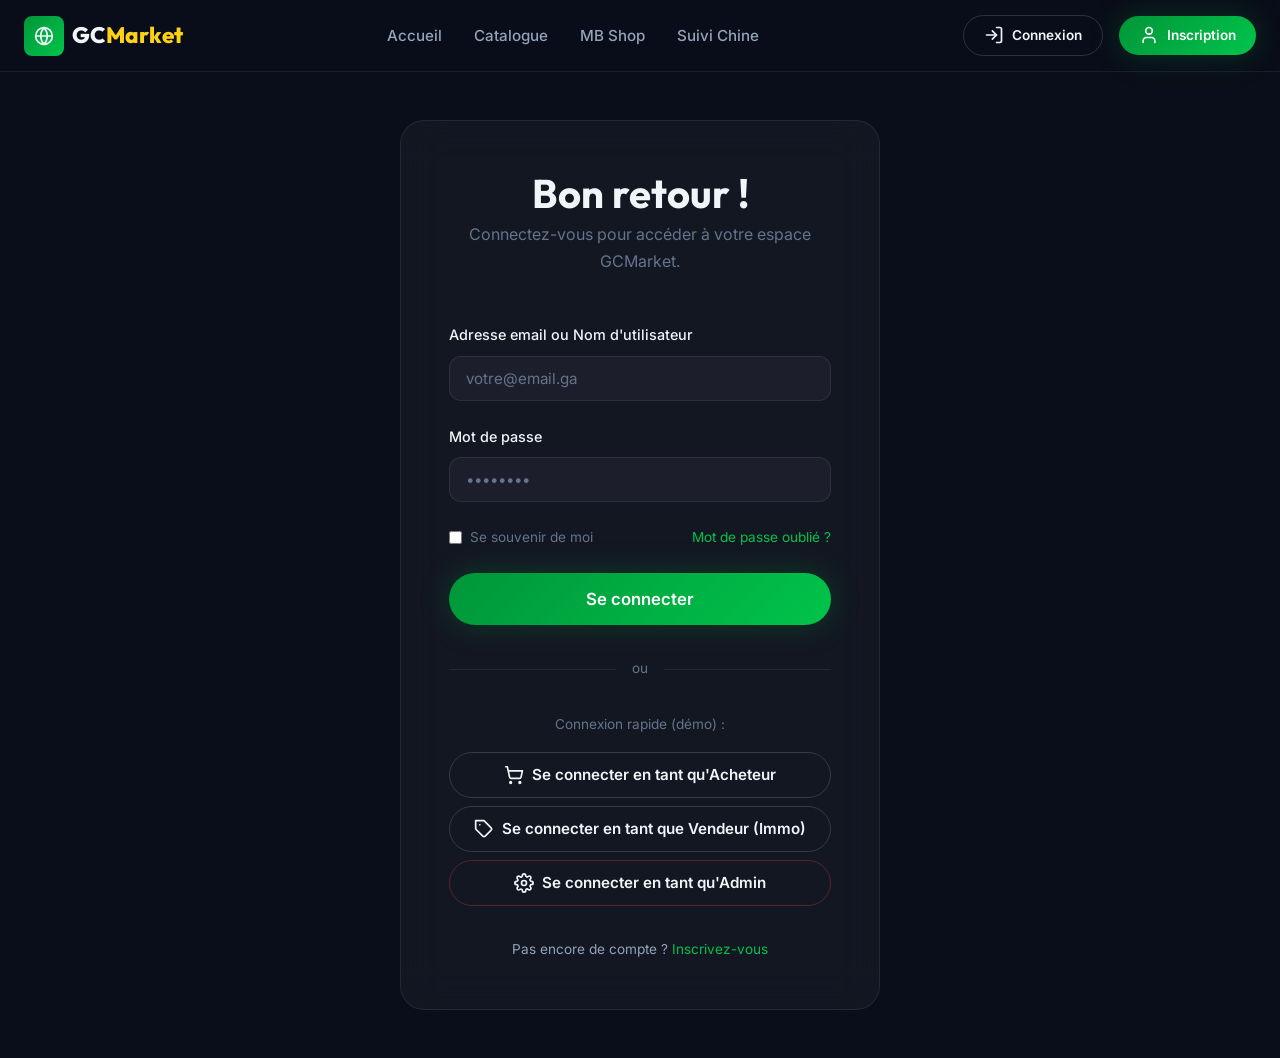
==== commit a9599316: "connection vendeur" ====
--- a/dashboard-admin.html
+++ b/dashboard-admin.html
@@ -33,6 +33,9 @@
     <aside class="sidebar">
       <div class="sidebar-menu">
         <div class="sidebar-section">Plateforme</div>
+        <a href="index.html" class="sidebar-item" style="text-decoration: none; color: inherit;">
+          <span class="icon">${icon('home')}</span> Retour au site (Public)
+        </a>
         <div class="sidebar-item active" onclick="showTab('overview')">
           <span class="icon"><script>document.write(ICONS.chart)</script></span> Vue d'ensemble
         </div>
@@ -198,6 +201,7 @@
     }
 
     document.addEventListener('DOMContentLoaded', () => {
+      AuthManager.init();
       if (!AuthManager.isLoggedIn() || !AuthManager.isAdmin()) {
         window.location.href = 'login.html';
         return;
@@ -228,7 +232,7 @@
           <td>${u.role === 'VENDEUR' ? `<span class="badge badge-green">${u.sellerType === 'vehicule' ? 'Véhicule' : 'Immo'}</span>` : '-'}</td>
           <td>${u.joinDate}</td>
           <td>
-            <button class="btn btn-sm btn-secondary" onclick="confirmDeleteUser(${u.id}, '${u.username}')" style="color:var(--error); border-color:var(--error);"><script>document.write(ICONS.trash)</script> Supprimer</button>
+            <button class="btn btn-sm btn-secondary" onclick="confirmDeleteUser(${u.id}, '${u.username}')" style="color:var(--error); border-color:var(--error);">${icon('trash')} Supprimer</button>
           </td>
         </tr>
       `).join('');
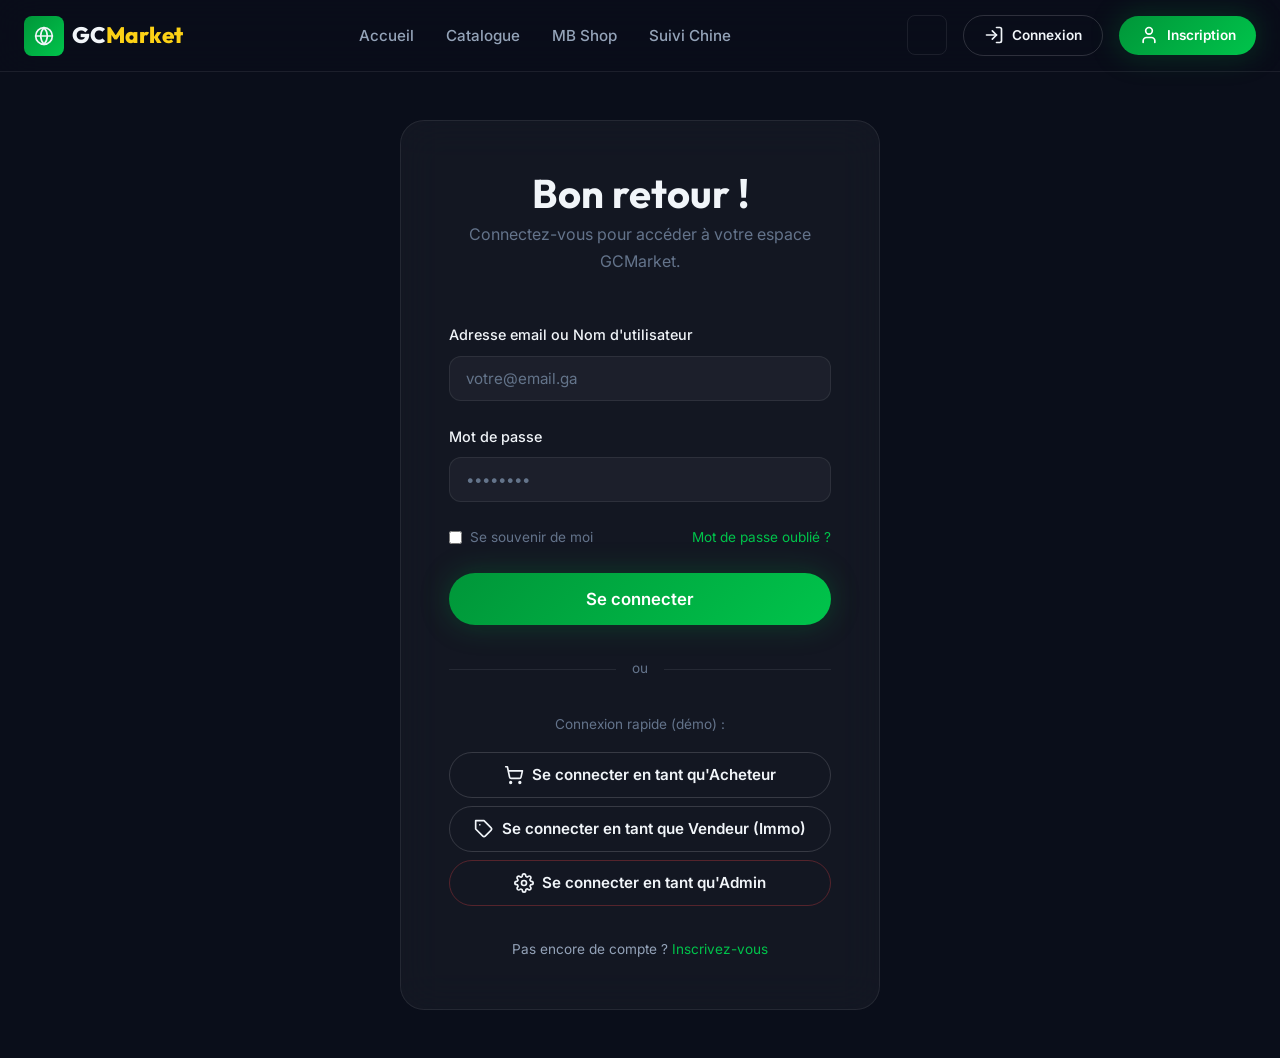
==== commit cc2e3f11: "mise à jour" ====
--- a/dashboard-admin.html
+++ b/dashboard-admin.html
@@ -33,9 +33,9 @@
     <aside class="sidebar">
       <div class="sidebar-menu">
         <div class="sidebar-section">Plateforme</div>
-        <a href="index.html" class="sidebar-item" style="text-decoration: none; color: inherit;">
-          <span class="icon">${icon('home')}</span> Retour au site (Public)
-        </a>
+        <div class="sidebar-item" onclick="window.location.href='index.html'">
+          <span class="icon"><script>document.write(ICONS.home)</script></span> Retour au site
+        </div>
         <div class="sidebar-item active" onclick="showTab('overview')">
           <span class="icon"><script>document.write(ICONS.chart)</script></span> Vue d'ensemble
         </div>
@@ -142,7 +142,88 @@
         </div>
       </div>
 
-      <!-- Tab: Tracking (China Imports) -->
+      <!-- Tab: MB Shop -->
+      <div id="tab-mbshop" class="tab-content hidden">
+        <div class="flex-between mb-xl">
+          <h2 style="margin:0;"><script>document.write(ICONS.store)</script> Gestion des Articles MB Shop</h2>
+          <button class="btn btn-primary btn-sm" onclick="showTab('add-mbproduct')"><script>document.write(ICONS.plus)</script> Nouvel article MB Shop</button>
+        </div>
+        <div class="table-wrapper">
+          <table class="table">
+            <thead>
+              <tr><th>Produit</th><th>Prix</th><th>Stock</th><th>Actions</th></tr>
+            </thead>
+            <tbody id="adminMbShopTable"></tbody>
+          </table>
+        </div>
+      </div>
+
+      <!-- Tab: Add MB Product -->
+      <div id="tab-add-mbproduct" class="tab-content hidden">
+        <div class="flex-between mb-xl">
+          <h2>Nouvel Article MB Shop</h2>
+          <button class="btn btn-secondary btn-sm" onclick="showTab('mbshop')">Retour à la liste</button>
+        </div>
+        <div class="card" style="padding: var(--space-2xl); max-width: 800px;">
+          <form id="addAdminMbProductForm">
+            <div class="grid grid-2">
+              <div class="form-group">
+                <label class="form-label">Nom du produit</label>
+                <input type="text" id="adminTitle" class="form-input" required placeholder="Ex: Climatiseur Split 1.5 CV">
+              </div>
+              <div class="form-group">
+                <label class="form-label">Prix de base</label>
+                <input type="number" id="adminPrice" class="form-input" required placeholder="250000">
+              </div>
+
+              <div class="form-group">
+                <label class="form-label">Prix Promo (Optionnel)</label>
+                <input type="number" id="adminPromoPrice" class="form-input" placeholder="Prix après réduction">
+              </div>
+
+              <div class="form-group">
+                <label class="form-label">Devise</label>
+                <select class="form-select" id="adminCurrency">
+                  <option value="FCFA">FCFA (XAF)</option>
+                  <option value="EUR">Euro (€)</option>
+                  <option value="USD">Dollar ($)</option>
+                  <option value="CNY">Yuan (¥)</option>
+                </select>
+              </div>
+
+              <div class="form-group">
+                <label class="form-label">Catégorie</label>
+                <select class="form-select" id="adminCategorySelect">
+                  <option value="electronique">Électronique</option>
+                  <option value="mode">Mode & Beauté</option>
+                  <option value="maison">Maison & Déco</option>
+                  <option value="divers">Divers</option>
+                </select>
+              </div>
+
+              <div class="form-group">
+                <label class="form-label">Taille / Dimensions</label>
+                <input type="text" id="adminSize" class="form-input" placeholder="Ex: L, XL, 40 pouces...">
+              </div>
+
+              <div class="form-group" style="grid-column: span 2;">
+                <label class="form-label">Photos du produit MB Shop (Plusieurs possibles)</label>
+                <input type="file" id="adminProductImageFile" class="form-input" accept="image/*" multiple style="padding:10px;">
+                <div id="adminImagePreviewContainer" style="display: flex; gap: 10px; margin-top: 10px; overflow-x: auto; padding-bottom: 5px;">
+                  <!-- Previews will be added here -->
+                </div>
+              </div>
+            </div>
+
+            <div class="form-group">
+              <label class="form-label">Description MB Shop</label>
+              <textarea id="adminDescription" class="form-textarea" required placeholder="Détails du produit disponible en boutique..."></textarea>
+            </div>
+
+            <button type="submit" class="btn btn-primary" style="width: 100%;">Enregistrer l'article MB Shop</button>
+          </form>
+        </div>
+      </div>
       <div id="tab-tracking" class="tab-content hidden">
         <div class="flex-between mb-xl">
           <h2 style="margin:0;"><script>document.write(ICONS.ship)</script> Gestion Logistique & Imports</h2>
@@ -167,6 +248,25 @@
         <button class="btn btn-danger" onclick="confirmDelete()">Supprimer définitivement</button>
       </div>
     </div>
+    
+    <!-- Tab: MB Shop Orders (Added) -->
+    <div id="tab-mborders" class="tab-content hidden">
+        <h2 class="mb-xl">${icon('package')} Commandes MB Shop</h2>
+        <div class="table-wrapper">
+            <table class="table">
+                <thead>
+                    <tr>
+                        <th>N°</th>
+                        <th>Client</th>
+                        <th>Article</th>
+                        <th>Statut</th>
+                        <th>Actions</th>
+                    </tr>
+                </thead>
+                <tbody id="adminMbOrdersTable"></tbody>
+            </table>
+        </div>
+    </div>
   </div>
 
   <script src="js/mock-data.js"></script>
@@ -200,75 +300,238 @@
       }
     }
 
-    document.addEventListener('DOMContentLoaded', () => {
+    document.addEventListener('DOMContentLoaded', async () => {
       AuthManager.init();
       if (!AuthManager.isLoggedIn() || !AuthManager.isAdmin()) {
         window.location.href = 'login.html';
         return;
       }
 
-      // Populate Overview Stats
-      const users = Object.values(MOCK_USERS);
-      document.getElementById('statUsers').textContent = users.length;
-      document.getElementById('statProducts').textContent = MOCK_PRODUCTS.length;
-      document.getElementById('statMbShop').textContent = MOCK_PRODUCTS.filter(p => p.isMbShop).length;
-      document.getElementById('statOrders').textContent = MOCK_ORDERS.length;
-
-      // Users Tables
-      document.getElementById('recentUsersTable').innerHTML = users.map(u => `
+      // Chargement des données réelles
+      try {
+        const [users, allProducts, allOrders] = await Promise.all([
+          UserManager.getAll(),
+          ProductManager.getAll(),
+          OrderManager.getAll()
+        ]);
+
+        document.getElementById('statUsers').textContent = users.length;
+        document.getElementById('statProducts').textContent = allProducts.length;
+        document.getElementById('statMbShop').textContent = allProducts.filter(p => p.isMbShop).length;
+        document.getElementById('statOrders').textContent = allOrders.length;
+
+        // Users Tables
+        document.getElementById('recentUsersTable').innerHTML = users.slice(-5).reverse().map(u => `
+          <tr>
+            <td>${u.username}</td>
+            <td><span class="badge ${u.roles?.some(r => r.name === 'ROLE_ADMIN') ? 'badge-red' : u.roles?.some(r => r.name === 'ROLE_VENDEUR') ? 'badge-yellow' : 'badge-blue'}">${u.roles?.[0]?.name?.replace('ROLE_','') || 'USER'}</span></td>
+            <td>${new Date(u.createdAt || Date.now()).toLocaleDateString()}</td>
+          </tr>
+        `).join('');
+
+        document.getElementById('allUsersTable').innerHTML = users.map(u => `
+          <tr>
+            <td>#${u.id}</td>
+            <td><strong>${u.username}</strong></td>
+            <td>${u.email}</td>
+            <td><span class="badge ${u.roles?.some(r => r.name === 'ROLE_ADMIN') ? 'badge-red' : u.roles?.some(r => r.name === 'ROLE_VENDEUR') ? 'badge-yellow' : 'badge-blue'}">${u.roles?.[0]?.name?.replace('ROLE_','') || 'USER'}</span></td>
+            <td>${u.roles?.some(r => r.name === 'ROLE_VENDEUR') ? `<span class="badge badge-green">${u.sellerType || 'DIVERS'}</span>` : '-'}</td>
+            <td>${new Date(u.createdAt || Date.now()).toLocaleDateString()}</td>
+            <td>
+              <button class="btn btn-sm btn-secondary" onclick="confirmDeleteUser(${u.id}, '${u.username}')" style="color:var(--error); border-color:var(--error);">${icon('trash')} Supprimer</button>
+            </td>
+          </tr>
+        `).join('');
+
+        // Tracking Table for Admin (Simulation with first China Order)
+        const chinaOrder = allOrders.find(o => o.type === 'COMMANDE_CHINE');
+        if (chinaOrder) {
+            document.getElementById('adminTrackingList').innerHTML = `
+            <div class="card" style="padding: var(--space-xl); border-left: 3px solid var(--green);">
+                <div class="flex-between mb-lg">
+                <div>
+                    <h3 class="mb-xs text-green">N°: COMMANDE-#${chinaOrder.id}</h3>
+                    <p class="text-sm">Client: ${chinaOrder.buyer?.username || 'Inconnu'} | Article: ${chinaOrder.product?.title || 'Article'}</p>
+                </div>
+                <div>
+                    <span class="badge badge-yellow mr-sm">${getStatusLabel(chinaOrder.status)}</span>
+                </div>
+                </div>
+                
+                <div class="form-group mb-0" style="background: var(--bg-secondary); padding: var(--space-md); border-radius: var(--radius-md);">
+                <label class="form-label" style="font-size: 0.8rem;">Mettre à jour le statut</label>
+                <div class="flex gap-sm">
+                    <select class="form-select flex-1" id="statusSelect-${chinaOrder.id}">
+                    <option value="CONFIRMED">1. Commande confirmée</option>
+                    <option value="SHIPPED">2. En transit</option>
+                    <option value="DELIVERED">3. Livré MB Shop Libreville</option>
+                    <option value="PICKED_UP">4. Récupéré par le client</option>
+                    </select>
+                    <button class="btn btn-primary" onclick="updateOrderStatus(${chinaOrder.id})">Actualiser</button>
+                </div>
+                </div>
+            </div>
+            `;
+        } else {
+            document.getElementById('adminTrackingList').innerHTML = '<p class="text-muted">Aucune commande de Chine en attente.</p>';
+        }
+
+        // MB Shop Management Table
+        renderAdminMbShop(allProducts.filter(p => p.isMbShop));
+
+        // Gestion des commandes MB Shop
+        const mbOrders = allOrders.filter(o => o.product?.isMbShop);
+        const adminMbOrdersTable = document.getElementById('adminMbOrdersTable');
+        if (adminMbOrdersTable) {
+            adminMbOrdersTable.innerHTML = mbOrders.length > 0 ? mbOrders.map(o => `
+                <tr>
+                  <td>#${o.id}</td>
+                  <td>${o.buyer?.username || 'Inconnu'}</td>
+                  <td>${o.product?.title}</td>
+                  <td><span class="badge ${getStatusColor(o.status)}">${getStatusLabel(o.status)}</span></td>
+                  <td>
+                    <select class="form-select btn-sm" onchange="updateOrderStatus(${o.id}, this, true)" style="width: auto; padding: 2px 8px;">
+                      <option value="" disabled selected>Changer</option>
+                      <option value="CONFIRMED">Confirmer</option>
+                      <option value="DELIVERED">Livré / Prêt</option>
+                      <option value="PICKED_UP">Récupéré</option>
+                      <option value="CANCELLED">Annuler</option>
+                    </select>
+                  </td>
+                </tr>
+            `).join('') : '<tr><td colspan="5" class="text-center text-muted">Aucune commande MB Shop.</td></tr>';
+        }
+
+      } catch (err) {
+        console.error(err);
+        showToast('Erreur de chargement des données admin', 'error');
+      }
+    });
+
+    async function updateOrderStatus(orderId, selectEl = null, reload = false) {
+        const status = selectEl ? selectEl.value : document.getElementById(`statusSelect-${orderId}`).value;
+        try {
+            await OrderManager.updateStatus(orderId, status);
+            showToast('Statut mis à jour avec succès', 'success');
+            if (reload) setTimeout(() => location.reload(), 1000);
+        } catch (err) {
+            showToast('Erreur lors de la mise à jour', 'error');
+        }
+    }
+
+    function renderAdminMbShop(items) {
+      document.getElementById('adminMbShopTable').innerHTML = items.map(p => `
         <tr>
-          <td>${u.username}</td>
-          <td><span class="badge ${u.role === 'ADMIN' ? 'badge-red' : u.role === 'VENDEUR' ? 'badge-yellow' : 'badge-blue'}">${u.role}</span></td>
-          <td>${u.joinDate}</td>
-        </tr>
-      `).join('');
-
-      document.getElementById('allUsersTable').innerHTML = users.map(u => `
-        <tr>
-          <td>#${u.id}</td>
-          <td><strong>${u.username}</strong></td>
-          <td>${u.email}</td>
-          <td><span class="badge ${u.role === 'ADMIN' ? 'badge-red' : u.role === 'VENDEUR' ? 'badge-yellow' : 'badge-blue'}">${u.role}</span></td>
-          <td>${u.role === 'VENDEUR' ? `<span class="badge badge-green">${u.sellerType === 'vehicule' ? 'Véhicule' : 'Immo'}</span>` : '-'}</td>
-          <td>${u.joinDate}</td>
           <td>
-            <button class="btn btn-sm btn-secondary" onclick="confirmDeleteUser(${u.id}, '${u.username}')" style="color:var(--error); border-color:var(--error);">${icon('trash')} Supprimer</button>
+            <div class="flex gap-sm align-center">
+              <img src="${p.image}" style="width:40px; height:40px; border-radius:4px; object-fit:cover;">
+              <span>${p.title}</span>
+            </div>
+          </td>
+          <td>${formatPrice(p.price)}</td>
+          <td>
+            <span class="badge ${p.available ? 'badge-green' : 'badge-red'}">${p.available ? 'En Stock' : 'Rupture'}</span>
+          </td>
+          <td>
+            <div class="flex gap-xs">
+              <button class="btn btn-sm btn-secondary" onclick="toggleProductStock(${p.id}, ${p.available})">
+                ${p.available ? 'Mettre hors stock' : 'Remettre en stock'}
+              </button>
+              <button class="btn btn-sm" style="color:var(--error);" onclick="deleteProduct(${p.id})">${icon('trash')}</button>
+            </div>
           </td>
         </tr>
       `).join('');
-
-      // Tracking Table for Admin
-      const trackingData = Object.entries(MOCK_TRACKING)[0];
-      if (trackingData) {
-        const [trId, t] = trackingData;
-        document.getElementById('adminTrackingList').innerHTML = `
-          <div class="card" style="padding: var(--space-xl); border-left: 3px solid var(--green);">
-            <div class="flex-between mb-lg">
-              <div>
-                <h3 class="mb-xs text-green">N°: ${trId}</h3>
-                <p class="text-sm">Client: ${MOCK_ORDERS.find(o => o.id === t.orderId)?.buyer || 'Inconnu'} | Article: ${t.product}</p>
-              </div>
-              <div>
-                <span class="badge badge-yellow mr-sm">${getStatusLabel(t.status)}</span>
-              </div>
-            </div>
-            
-            <div class="form-group mb-0" style="background: var(--bg-secondary); padding: var(--space-md); border-radius: var(--radius-md);">
-              <label class="form-label" style="font-size: 0.8rem;">Mettre à jour le statut</label>
-              <div class="flex gap-sm">
-                <select class="form-select flex-1">
-                  <option value="1">1. Commande confirmée</option>
-                  <option value="2">2. Entrepôt Chine (Actuel)</option>
-                  <option value="3">3. Expédié / En transit</option>
-                  <option value="4">4. Douanes Gabon</option>
-                  <option value="5">5. Livré MB Shop</option>
-                </select>
-                <button class="btn btn-primary" onclick="showToast('Statut mis à jour', 'success')">Actualiser</button>
-              </div>
-            </div>
-          </div>
-        `;
+    }
+
+    async function toggleProductStock(id, currentStatus) {
+      try {
+        const product = (await ProductManager.getAll()).find(p => p.id === id);
+        product.available = !currentStatus;
+        await ProductManager.update(id, product);
+        showToast('Stock mis à jour', 'success');
+        location.reload();
+      } catch (err) {
+        showToast('Erreur lors de la mise à jour', 'error');
       }
+    }
+
+    async function deleteProduct(id) {
+      if (!confirm('Supprimer définitivement ce produit ?')) return;
+      try {
+        await ProductManager.delete(id);
+        showToast('Produit supprimé', 'success');
+        location.reload();
+      } catch (err) {
+        showToast('Erreur lors de la suppression', 'error');
+      }
+    }
+
+    // Aperçu multi-images admin
+    document.getElementById('adminProductImageFile')?.addEventListener('change', function(e) {
+        const files = e.target.files;
+        const container = document.getElementById('adminImagePreviewContainer');
+        container.innerHTML = '';
+        if (files) {
+            Array.from(files).forEach(file => {
+                const reader = new FileReader();
+                reader.onload = function(e) {
+                    const div = document.createElement('div');
+                    div.style.width = '100px'; div.style.height = '100px'; div.style.borderRadius = '8px'; div.style.overflow = 'hidden'; div.style.flexShrink = '0';
+                    div.innerHTML = `<img src="${e.target.result}" style="width: 100%; height: 100%; object-fit: cover;">`;
+                    container.appendChild(div);
+                };
+                reader.readAsDataURL(file);
+            });
+        }
+    });
+
+    document.getElementById('addAdminMbProductForm')?.addEventListener('submit', async (e) => {
+        e.preventDefault();
+        const user = AuthManager.currentUser;
+        const fileInput = document.getElementById('adminProductImageFile');
+        const imagesList = [];
+        
+        if (fileInput.files && fileInput.files.length > 0) {
+            for (let i = 0; i < fileInput.files.length; i++) {
+                const file = fileInput.files[i];
+                const base64 = await new Promise((resolve) => {
+                    const reader = new FileReader();
+                    reader.onload = (e) => resolve(e.target.result);
+                    reader.readAsDataURL(file);
+                });
+                imagesList.push(base64);
+            }
+        }
+        
+        const mainImage = imagesList.length > 0 ? imagesList[0] : 'https://images.unsplash.com/photo-1542838132-92c53300491e?auto=format&fit=crop&q=80&w=400';
+        
+        const formData = {
+            title: document.getElementById('adminTitle').value,
+            price: parseFloat(document.getElementById('adminPrice').value),
+            promotionPrice: document.getElementById('adminPromoPrice').value ? parseFloat(document.getElementById('adminPromoPrice').value) : null,
+            size: document.getElementById('adminSize').value || null,
+            currency: document.getElementById('adminCurrency').value,
+            description: document.getElementById('adminDescription').value,
+            category: document.getElementById('adminCategorySelect').value,
+            type: 'DIVERS',
+            mode: 'VENTE',
+            isMbShop: true,
+            quantity: 1,
+            seller: { id: parseInt(user.id) },
+            image: mainImage,
+            images: imagesList
+        };
+        
+        console.log('Sending Admin MB Product Payload:', formData);
+
+        try {
+            await ProductManager.create(formData);
+            showToast('Article MB Shop ajouté !', 'success');
+            setTimeout(() => location.reload(), 1500);
+        } catch (err) {
+            showToast('Erreur lors de l\'ajout', 'error');
+        }
     });
   </script>
 </body>
--- a/css/style.css
+++ b/css/style.css
@@ -371,6 +371,26 @@
 .notif-dropdown.open { display: block; }
 .notif-header { display: flex; align-items: center; justify-content: space-between; padding: var(--space-md) var(--space-lg); border-bottom: 1px solid var(--border-glass); }
 .notif-header h4 { font-size: 0.95rem; }
+
+/* ── Cart Badge ── */
+.cart-badge {
+  position: absolute;
+  top: -4px;
+  right: -4px;
+  background: var(--yellow);
+  color: var(--text-inverse);
+  width: 18px;
+  height: 18px;
+  border-radius: 50%;
+  font-size: 0.65rem;
+  font-weight: 800;
+  display: flex;
+  align-items: center;
+  justify-content: center;
+  z-index: 10;
+  box-shadow: 0 0 10px rgba(252,209,22,0.4);
+}
+
 .notif-item { display: flex; gap: var(--space-md); padding: var(--space-md) var(--space-lg); border-bottom: 1px solid var(--border-glass); transition: background var(--transition-fast); cursor: pointer; }
 .notif-item:hover { background: var(--bg-glass); }
 .notif-item.unread { background: rgba(0,150,57,0.05); }
